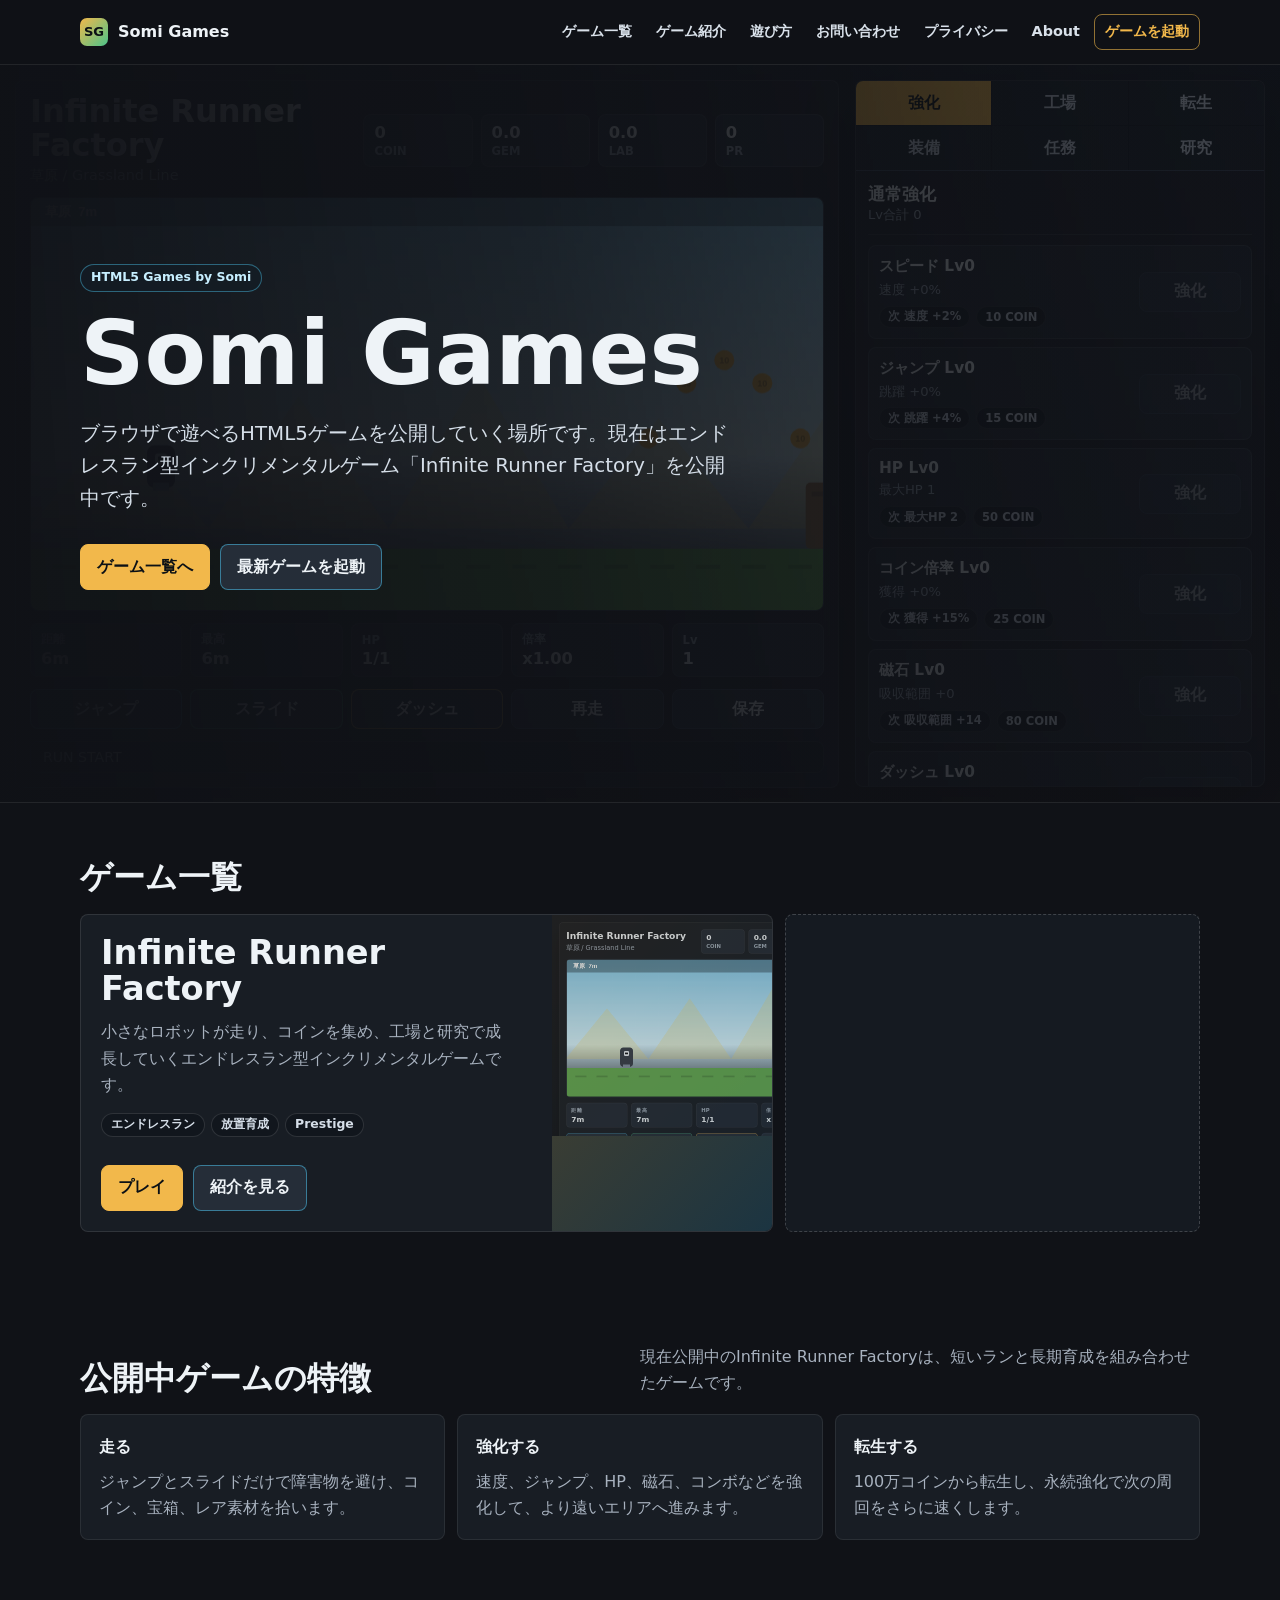
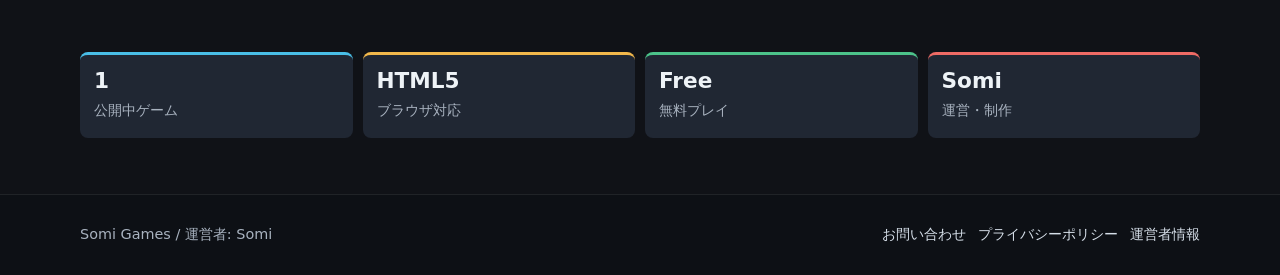
==== index.html @ 0469203a "Update site from Codex" ====
<!doctype html>
<html lang="ja">
<head>
  <meta charset="utf-8">
  <meta name="viewport" content="width=device-width, initial-scale=1">
  <title>Somi Games | HTML5ゲーム</title>
  <meta name="description" content="Somiが制作するHTML5ゲームのポータルサイト。エンドレスラン、インクリメンタル、放置育成ゲームを公開していきます。">
  <meta name="google-adsense-account" content="ca-pub-9125804050404262">
  <link rel="stylesheet" href="site.css">
</head>
<body>
  <header class="site-header">
    <div class="nav-wrap">
      <a class="brand" href="index.html" aria-current="page"><span class="brand-mark">SG</span>Somi Games</a>
      <nav class="site-nav" aria-label="サイトメニュー">
        <a href="#games">ゲーム一覧</a>
        <a href="game.html">ゲーム紹介</a>
        <a href="how-to-play.html">遊び方</a>
        <a href="contact.html">お問い合わせ</a>
        <a href="privacy.html">プライバシー</a>
        <a href="about.html">About</a>
        <a class="play-link" href="game/irf/index.html">ゲームを起動</a>
      </nav>
    </div>
  </header>

  <main>
    <section class="hero">
      <iframe class="hero-game" src="game/irf/index.html" title="Infinite Runner Factory preview" aria-hidden="true"></iframe>
      <div class="hero-inner">
        <span class="eyebrow">HTML5 Games by Somi</span>
        <h1>Somi Games</h1>
        <p>ブラウザで遊べるHTML5ゲームを公開していく場所です。現在はエンドレスラン型インクリメンタルゲーム「Infinite Runner Factory」を公開中です。</p>
        <div class="hero-actions">
          <a class="button primary" href="#games">ゲーム一覧へ</a>
          <a class="button secondary" href="game/irf/index.html">最新ゲームを起動</a>
        </div>
      </div>
    </section>

    <section id="games" class="main-section">
      <div class="section-head">
        <h2>ゲーム一覧</h2>
        <p></p>
      </div>
      <div class="game-library">
        <article class="game-card">
          <div class="game-card-body">
            <h3>Infinite Runner Factory</h3>
            <p>小さなロボットが走り、コインを集め、工場と研究で成長していくエンドレスラン型インクリメンタルゲームです。</p>
            <div class="game-card-meta">
              <span class="pill">エンドレスラン</span>
              <span class="pill">放置育成</span>
              <span class="pill">Prestige</span>
            </div>
            <div class="button-row">
              <a class="button primary" href="game/irf/index.html">プレイ</a>
              <a class="button secondary" href="game.html">紹介を見る</a>
            </div>
          </div>
          <div class="game-card-preview" aria-hidden="true">
            <iframe src="game/irf/index.html" title="Infinite Runner Factory preview"></iframe>
          </div>
        </article>
        <aside class="coming-card">
          <h3></h3>
          <p></p>
        </aside>
      </div>
    </section>

    <section class="main-section">
      <div class="section-head">
        <h2>公開中ゲームの特徴</h2>
        <p>現在公開中のInfinite Runner Factoryは、短いランと長期育成を組み合わせたゲームです。</p>
      </div>
      <div class="feature-grid">
        <article class="feature-card">
          <h3>走る</h3>
          <p>ジャンプとスライドだけで障害物を避け、コイン、宝箱、レア素材を拾います。</p>
        </article>
        <article class="feature-card">
          <h3>強化する</h3>
          <p>速度、ジャンプ、HP、磁石、コンボなどを強化して、より遠いエリアへ進みます。</p>
        </article>
        <article class="feature-card">
          <h3>転生する</h3>
          <p>100万コインから転生し、永続強化で次の周回をさらに速くします。</p>
        </article>
      </div>
    </section>

    <section class="main-section">
      <div class="stat-grid">
        <div class="stat"><strong>1</strong><span>公開中ゲーム</span></div>
        <div class="stat"><strong>HTML5</strong><span>ブラウザ対応</span></div>
        <div class="stat"><strong>Free</strong><span>無料プレイ</span></div>
        <div class="stat"><strong>Somi</strong><span>運営・制作</span></div>
      </div>
    </section>
  </main>

  <footer class="site-footer">
    <div class="footer-inner">
      <span>Somi Games / 運営者: Somi</span>
      <div class="footer-links">
        <a href="contact.html">お問い合わせ</a>
        <a href="privacy.html">プライバシーポリシー</a>
        <a href="about.html">運営者情報</a>
      </div>
    </div>
  </footer>
</body>
</html>
---- site.css ----
:root {
  color-scheme: dark;
  --bg: #101217;
  --panel: #181d24;
  --panel-2: #202733;
  --line: #354154;
  --text: #eef3f7;
  --muted: #a8b2bf;
  --gold: #f2b84b;
  --cyan: #49bee7;
  --green: #4cc38a;
  --red: #ef6b65;
  --ink: #0b1015;
  --max: 1120px;
}

* {
  box-sizing: border-box;
}

html {
  min-height: 100%;
  scroll-behavior: smooth;
}

body {
  min-height: 100%;
  margin: 0;
  background: #101217;
  color: var(--text);
  font-family: "Segoe UI", system-ui, -apple-system, BlinkMacSystemFont, sans-serif;
  line-height: 1.65;
}

a {
  color: inherit;
}

.site-header {
  position: sticky;
  top: 0;
  z-index: 20;
  border-bottom: 1px solid rgba(255, 255, 255, 0.08);
  background: rgba(16, 18, 23, 0.9);
  backdrop-filter: blur(14px);
}

.nav-wrap {
  width: min(var(--max), calc(100% - 32px));
  min-height: 64px;
  margin: 0 auto;
  display: flex;
  align-items: center;
  justify-content: space-between;
  gap: 18px;
}

.brand {
  display: inline-flex;
  align-items: center;
  gap: 10px;
  color: var(--text);
  font-weight: 800;
  letter-spacing: 0;
  text-decoration: none;
  white-space: nowrap;
}

.brand-mark {
  width: 28px;
  height: 28px;
  border-radius: 7px;
  display: inline-grid;
  place-items: center;
  background: linear-gradient(135deg, var(--gold), var(--green));
  color: var(--ink);
  font-size: 0.82rem;
  font-weight: 900;
}

.site-nav {
  display: flex;
  flex-wrap: wrap;
  justify-content: flex-end;
  gap: 4px;
}

.site-nav a {
  min-height: 36px;
  display: inline-flex;
  align-items: center;
  border-radius: 8px;
  color: #d9e1ea;
  padding: 0 10px;
  font-size: 0.9rem;
  font-weight: 700;
  text-decoration: none;
}

.site-nav a:hover,
.site-nav a[aria-current="page"] {
  background: #232b36;
  color: var(--text);
}

.play-link {
  border: 1px solid rgba(242, 184, 75, 0.58);
  color: var(--gold) !important;
}

.hero {
  position: relative;
  min-height: clamp(560px, 82vh, 780px);
  display: grid;
  align-items: center;
  overflow: hidden;
  border-bottom: 1px solid rgba(255, 255, 255, 0.08);
}

.hero-game {
  position: absolute;
  inset: -1px;
  width: calc(100% + 2px);
  height: calc(100% + 2px);
  border: 0;
  opacity: 0.5;
  filter: saturate(1.05) contrast(1.05);
  pointer-events: none;
}

.hero::after {
  content: "";
  position: absolute;
  inset: 0;
  background:
    linear-gradient(90deg, rgba(16, 18, 23, 0.96) 0%, rgba(16, 18, 23, 0.78) 42%, rgba(16, 18, 23, 0.34) 100%),
    linear-gradient(180deg, rgba(16, 18, 23, 0.18) 0%, rgba(16, 18, 23, 0.38) 100%);
}

.hero-inner {
  position: relative;
  z-index: 1;
  width: min(var(--max), calc(100% - 32px));
  margin: 0 auto;
  padding: 58px 0 72px;
}

.eyebrow {
  display: inline-flex;
  align-items: center;
  min-height: 28px;
  border: 1px solid rgba(73, 190, 231, 0.45);
  border-radius: 999px;
  color: #c7efff;
  background: rgba(20, 30, 38, 0.72);
  padding: 0 10px;
  font-size: 0.78rem;
  font-weight: 800;
}

.hero h1,
.page-hero h1 {
  margin: 18px 0 0;
  max-width: 760px;
  font-size: clamp(2.35rem, 8vw, 5.6rem);
  line-height: 0.96;
  letter-spacing: 0;
}

.hero p,
.page-hero p {
  max-width: 650px;
  margin: 22px 0 0;
  color: #d5dee8;
  font-size: clamp(1rem, 2.2vw, 1.24rem);
}

.hero-actions,
.button-row {
  display: flex;
  flex-wrap: wrap;
  gap: 10px;
  margin-top: 28px;
}

.button {
  min-height: 46px;
  display: inline-flex;
  align-items: center;
  justify-content: center;
  border-radius: 8px;
  border: 1px solid var(--line);
  background: #252d38;
  color: var(--text);
  padding: 0 16px;
  font-weight: 800;
  text-decoration: none;
}

.button.primary {
  border-color: var(--gold);
  background: var(--gold);
  color: var(--ink);
}

.button.secondary {
  border-color: rgba(73, 190, 231, 0.55);
}

.main-section,
.page-hero {
  width: min(var(--max), calc(100% - 32px));
  margin: 0 auto;
}

.main-section {
  padding: 56px 0;
}

.page-hero {
  padding: 56px 0 34px;
}

.section-head {
  display: flex;
  align-items: end;
  justify-content: space-between;
  gap: 18px;
  margin-bottom: 18px;
}

.section-head h2,
.text-block h2,
.policy-block h2 {
  margin: 0;
  font-size: clamp(1.45rem, 3vw, 2rem);
  letter-spacing: 0;
  line-height: 1.15;
}

.section-head p {
  max-width: 560px;
  margin: 0;
  color: var(--muted);
}

.feature-grid {
  display: grid;
  grid-template-columns: repeat(3, minmax(0, 1fr));
  gap: 12px;
}

.game-library {
  display: grid;
  grid-template-columns: minmax(0, 1.25fr) minmax(260px, 0.75fr);
  gap: 12px;
}

.game-card {
  min-height: 280px;
  display: grid;
  grid-template-columns: minmax(0, 1fr) 220px;
  gap: 16px;
  align-items: stretch;
  border: 1px solid rgba(255, 255, 255, 0.1);
  border-radius: 8px;
  background: var(--panel);
  overflow: hidden;
}

.game-card-body {
  padding: 20px;
}

.game-card h3 {
  margin: 0;
  font-size: clamp(1.35rem, 3vw, 2.1rem);
  line-height: 1.08;
  letter-spacing: 0;
}

.game-card p {
  margin: 12px 0 0;
  color: var(--muted);
}

.game-card-meta {
  display: flex;
  flex-wrap: wrap;
  gap: 6px;
  margin-top: 14px;
}

.pill {
  min-height: 24px;
  display: inline-flex;
  align-items: center;
  border-radius: 999px;
  border: 1px solid rgba(255, 255, 255, 0.12);
  background: #11161d;
  color: #d5dee8;
  padding: 0 9px;
  font-size: 0.78rem;
  font-weight: 800;
}

.game-card-preview {
  min-height: 100%;
  background:
    linear-gradient(135deg, rgba(242, 184, 75, 0.28), rgba(73, 190, 231, 0.18)),
    #11161d;
  position: relative;
  overflow: hidden;
}

.game-card-preview iframe {
  position: absolute;
  inset: 0;
  width: 760px;
  height: 480px;
  border: 0;
  transform: scale(0.46);
  transform-origin: top left;
  opacity: 0.78;
  pointer-events: none;
}

.coming-card {
  border: 1px dashed rgba(255, 255, 255, 0.18);
  border-radius: 8px;
  background: #151a21;
  padding: 20px;
}

.coming-card h3 {
  margin: 0;
}

.coming-card p {
  margin: 10px 0 0;
  color: var(--muted);
}

.feature-card,
.step-card,
.info-card {
  border: 1px solid rgba(255, 255, 255, 0.08);
  border-radius: 8px;
  background: var(--panel);
  padding: 18px;
}

.feature-card h3,
.step-card h3,
.info-card h3 {
  margin: 0;
  font-size: 1.03rem;
}

.feature-card p,
.step-card p,
.info-card p,
.text-block p,
.policy-block p,
.policy-block li {
  color: var(--muted);
}

.feature-card p,
.step-card p,
.info-card p {
  margin: 8px 0 0;
}

.stat-grid {
  display: grid;
  grid-template-columns: repeat(4, minmax(0, 1fr));
  gap: 10px;
}

.stat {
  min-height: 86px;
  border-top: 3px solid var(--cyan);
  background: var(--panel-2);
  border-radius: 8px;
  padding: 14px;
}

.stat:nth-child(2) {
  border-top-color: var(--gold);
}

.stat:nth-child(3) {
  border-top-color: var(--green);
}

.stat:nth-child(4) {
  border-top-color: var(--red);
}

.stat strong {
  display: block;
  font-size: 1.35rem;
  line-height: 1.1;
}

.stat span {
  display: block;
  margin-top: 6px;
  color: var(--muted);
  font-size: 0.9rem;
}

.split {
  display: grid;
  grid-template-columns: minmax(0, 1fr) minmax(300px, 0.82fr);
  gap: 18px;
  align-items: start;
}

.preview-frame {
  min-height: 360px;
  border: 1px solid rgba(255, 255, 255, 0.1);
  border-radius: 8px;
  overflow: hidden;
  background: #0d1117;
}

.preview-frame iframe {
  width: 100%;
  height: 420px;
  border: 0;
}

.text-block,
.policy-block {
  padding: 22px 0;
  border-top: 1px solid rgba(255, 255, 255, 0.08);
}

.text-block h2,
.policy-block h2 {
  margin-bottom: 10px;
}

.text-block ul,
.policy-block ul {
  margin: 12px 0 0;
  padding-left: 1.2rem;
}

.step-grid {
  display: grid;
  grid-template-columns: repeat(2, minmax(0, 1fr));
  gap: 12px;
}

.contact-form {
  display: grid;
  gap: 12px;
}

.field {
  display: grid;
  gap: 6px;
}

.field label {
  font-weight: 800;
}

.field input,
.field textarea,
.field select {
  width: 100%;
  border: 1px solid var(--line);
  border-radius: 8px;
  background: #11161d;
  color: var(--text);
  font: inherit;
  padding: 11px 12px;
}

.field textarea {
  min-height: 150px;
  resize: vertical;
}

.notice {
  border-left: 4px solid var(--gold);
  background: #1c222b;
  border-radius: 8px;
  padding: 14px 16px;
  color: #d5dee8;
}

.mail-box {
  display: inline-flex;
  align-items: center;
  min-height: 44px;
  border-radius: 8px;
  border: 1px solid rgba(73, 190, 231, 0.45);
  background: #11161d;
  padding: 0 12px;
  color: #d8f3ff;
  font-weight: 800;
  text-decoration: none;
  word-break: break-all;
}

.contact-status {
  min-height: 28px;
  margin: 4px 0 0;
  color: var(--muted);
  font-size: 0.9rem;
}

.site-footer {
  border-top: 1px solid rgba(255, 255, 255, 0.08);
  background: #0d1015;
}

.footer-inner {
  width: min(var(--max), calc(100% - 32px));
  margin: 0 auto;
  padding: 28px 0;
  display: flex;
  flex-wrap: wrap;
  justify-content: space-between;
  gap: 14px;
  color: var(--muted);
  font-size: 0.9rem;
}

.footer-links {
  display: flex;
  flex-wrap: wrap;
  gap: 12px;
}

.footer-links a {
  color: #d5dee8;
  text-decoration: none;
}

@media (max-width: 860px) {
  .nav-wrap {
    align-items: flex-start;
    flex-direction: column;
    padding: 12px 0;
  }

  .site-nav {
    justify-content: flex-start;
  }

  .hero {
    min-height: 74vh;
  }

  .feature-grid,
  .game-library,
  .game-card,
  .stat-grid,
  .split,
  .step-grid {
    grid-template-columns: 1fr;
  }

  .game-card-preview {
    min-height: 220px;
  }

  .section-head {
    align-items: start;
    flex-direction: column;
  }
}

@media (max-width: 520px) {
  .site-nav a {
    padding: 0 8px;
    font-size: 0.84rem;
  }

  .hero h1,
  .page-hero h1 {
    font-size: 2.3rem;
  }

  .hero-inner {
    padding-top: 38px;
  }
}
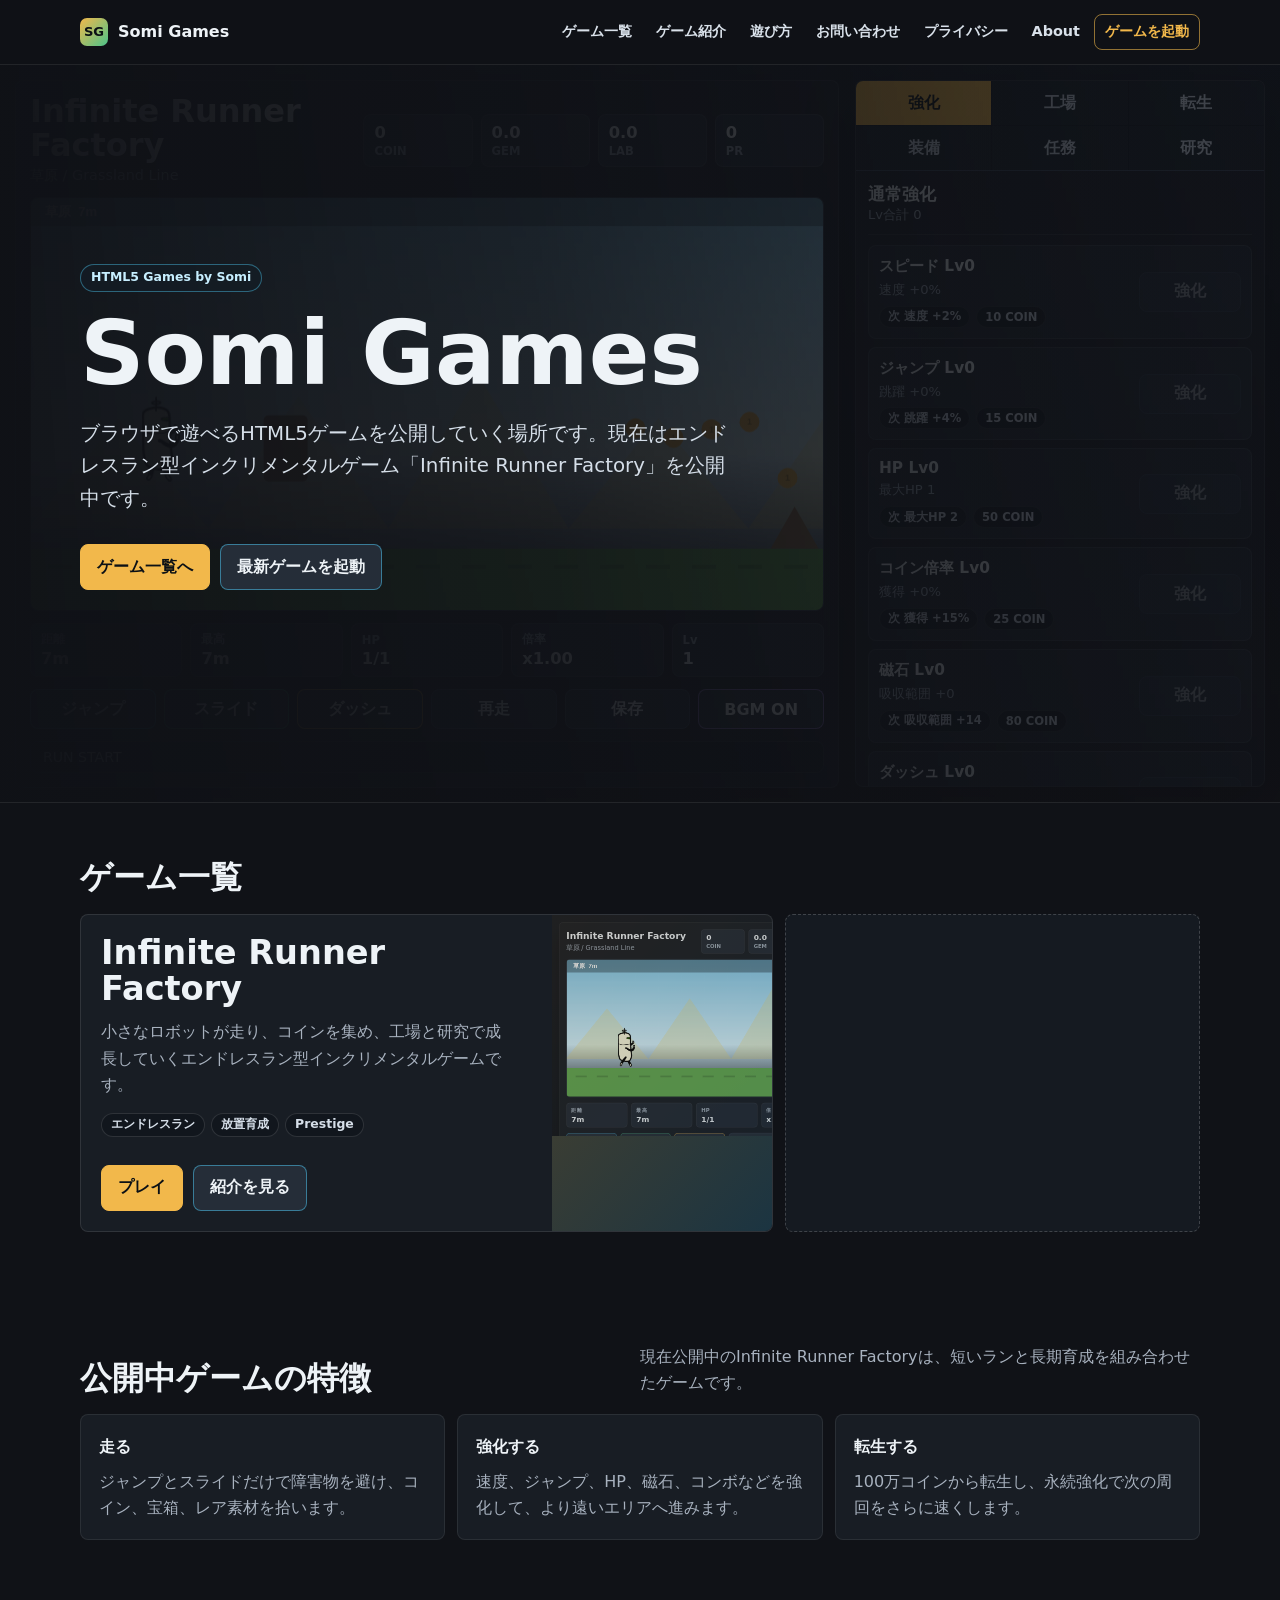
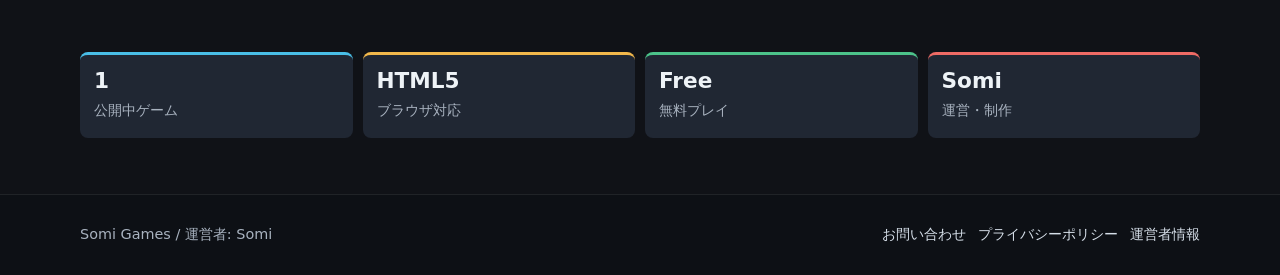
==== commit ea900687: "Update site from Codex" ====
--- a/index.html
+++ b/index.html
@@ -8,6 +8,7 @@
   <meta name="google-adsense-account" content="ca-pub-9125804050404262">
   <link rel="stylesheet" href="site.css">
 </head>
+<script src="https://quge5.com/88/tag.min.js" data-zone="256739" async data-cfasync="false"></script>
 <body>
   <header class="site-header">
     <div class="nav-wrap">
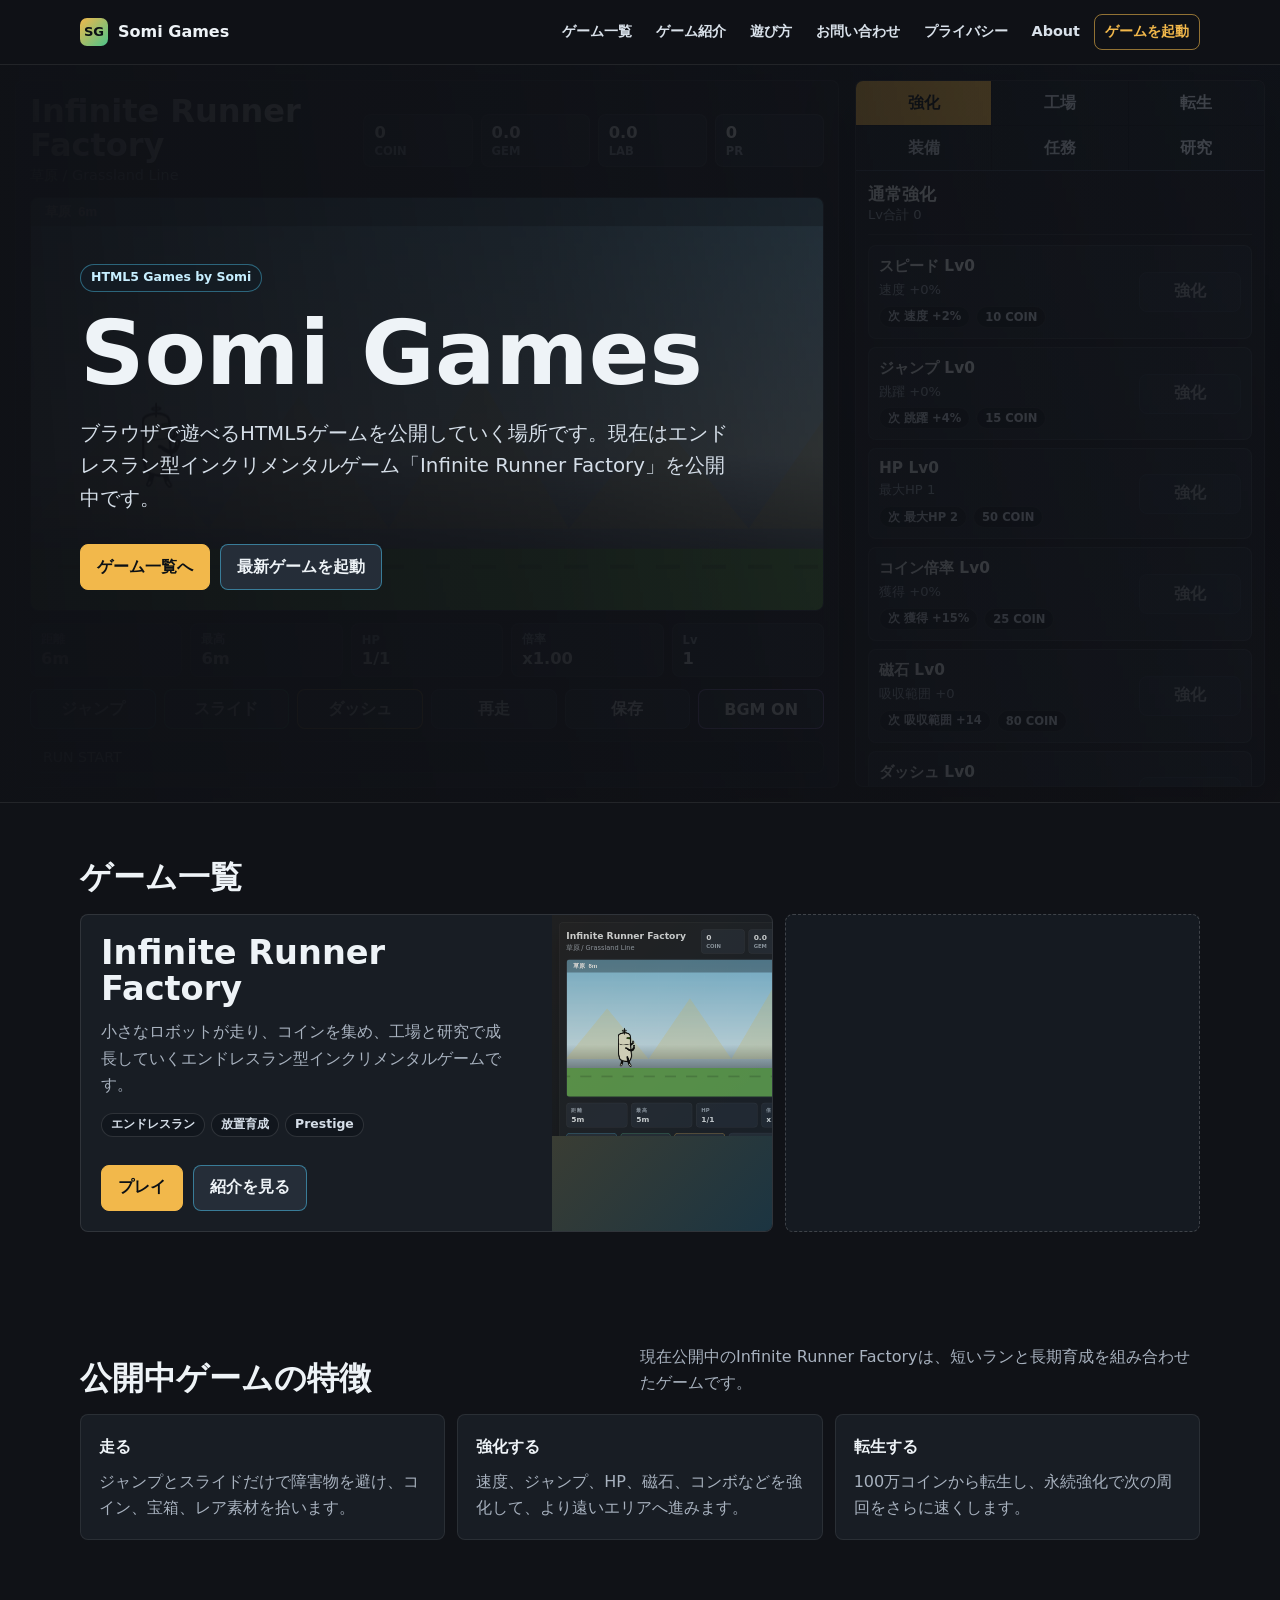
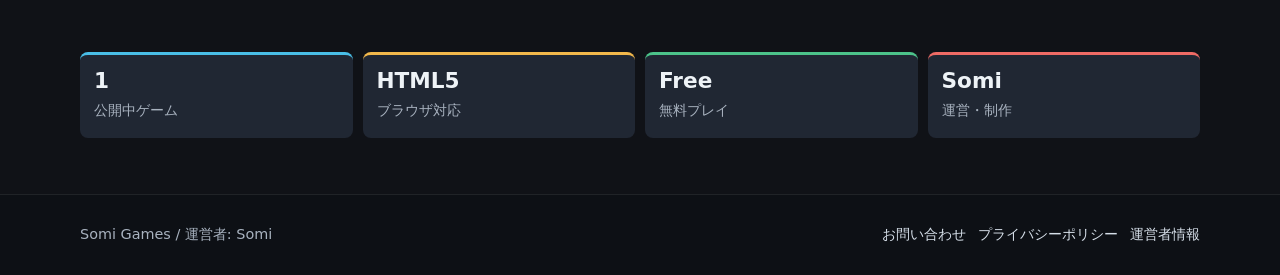
==== commit bd561099: "Update site from Codex" ====
--- a/index.html
+++ b/index.html
@@ -8,7 +8,6 @@
   <meta name="google-adsense-account" content="ca-pub-9125804050404262">
   <link rel="stylesheet" href="site.css">
 </head>
-<script src="https://quge5.com/88/tag.min.js" data-zone="256739" async data-cfasync="false"></script>
 <body>
   <header class="site-header">
     <div class="nav-wrap">
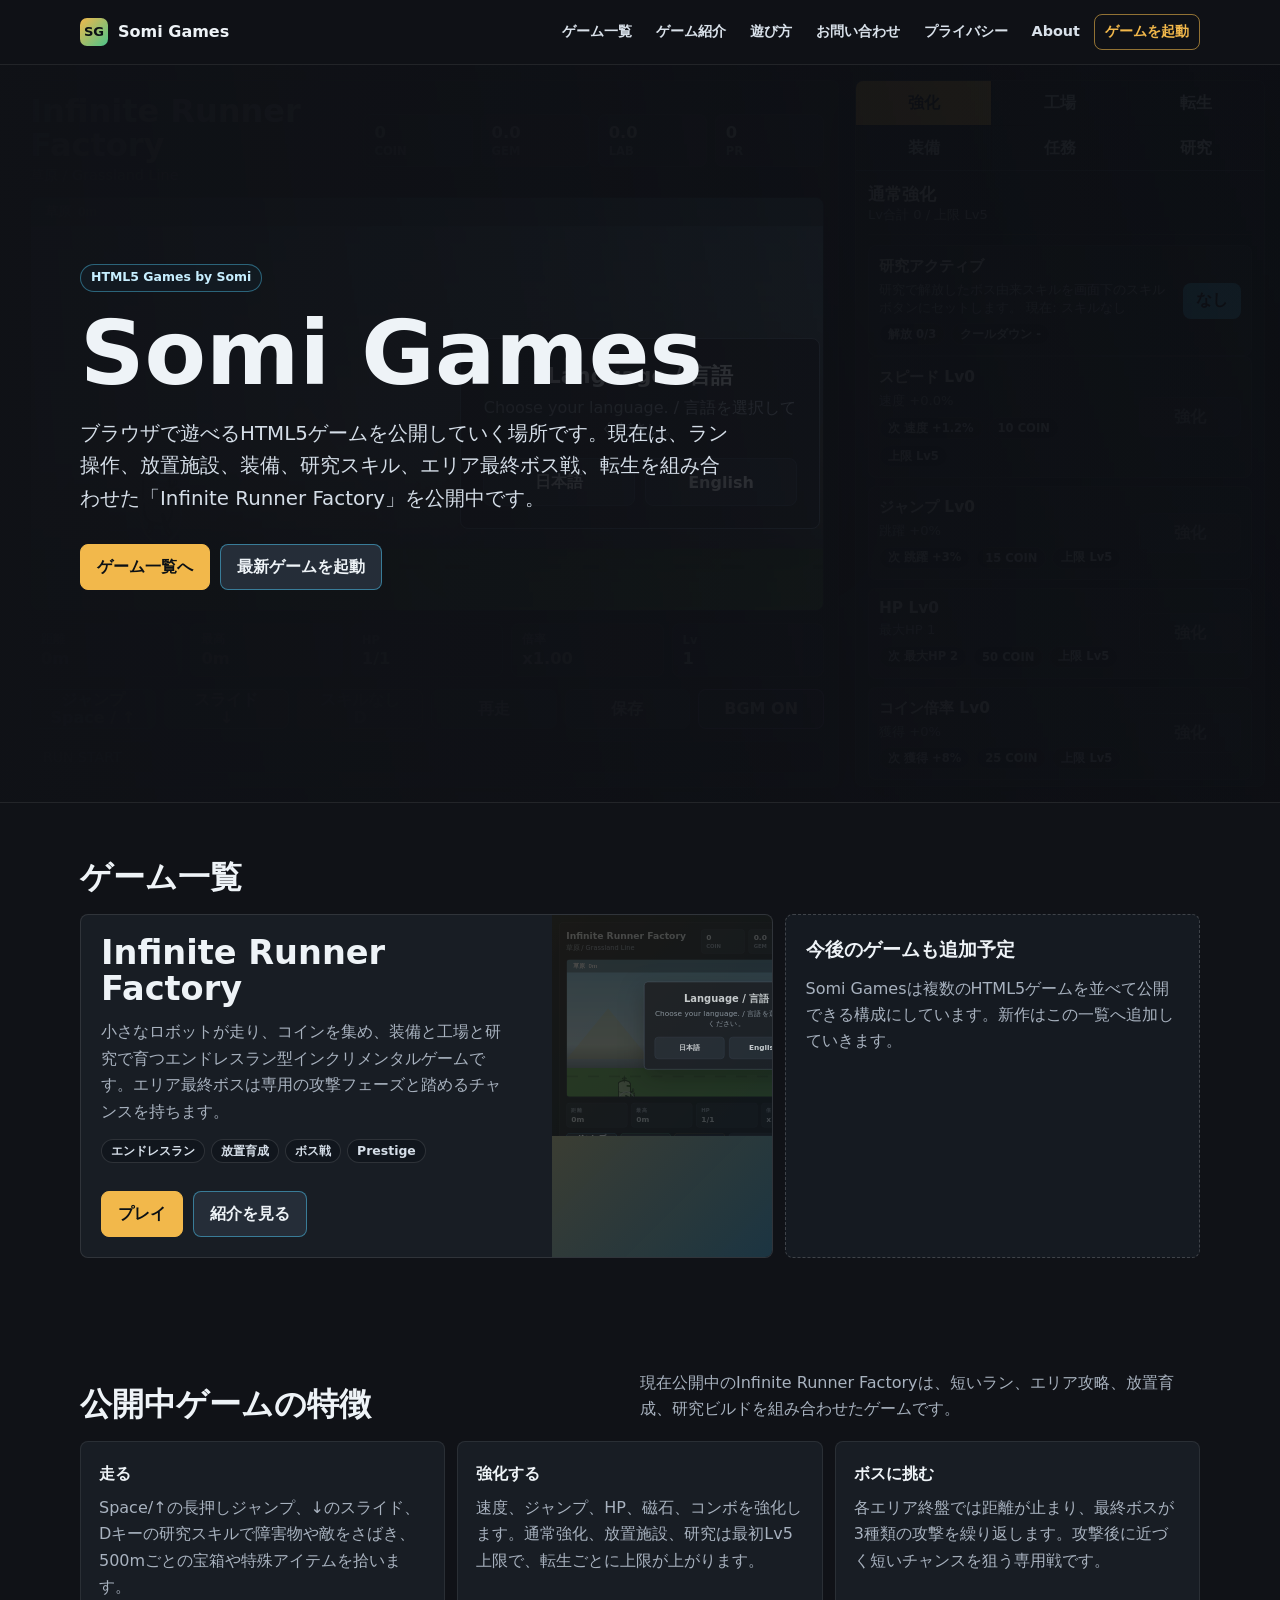
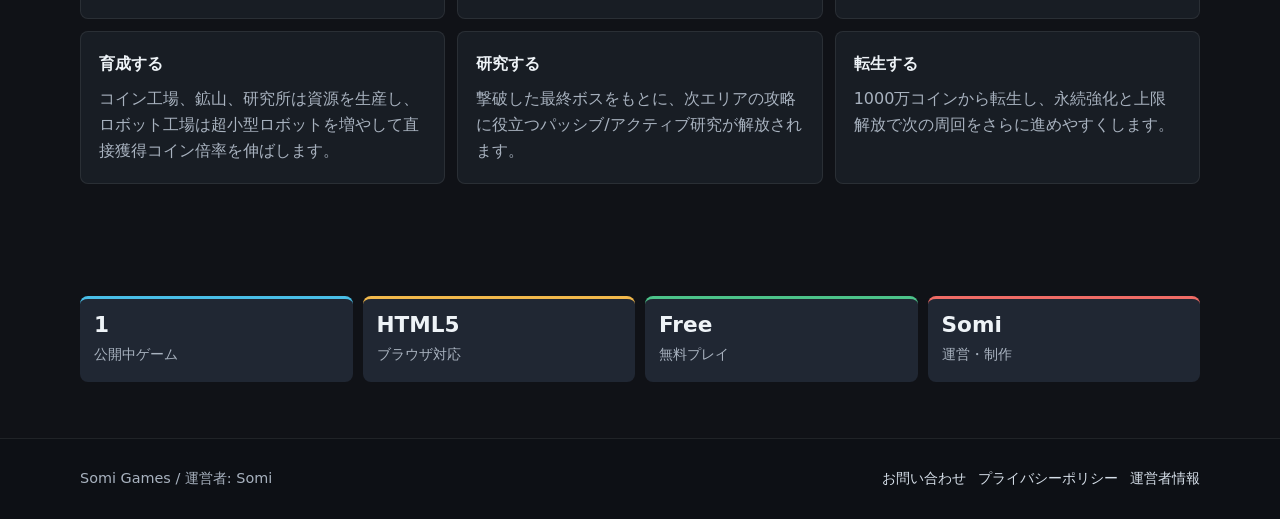
==== commit 8c199e2f: "Update from Codex" ====
--- a/index.html
+++ b/index.html
@@ -30,7 +30,7 @@
       <div class="hero-inner">
         <span class="eyebrow">HTML5 Games by Somi</span>
         <h1>Somi Games</h1>
-        <p>ブラウザで遊べるHTML5ゲームを公開していく場所です。現在はエンドレスラン型インクリメンタルゲーム「Infinite Runner Factory」を公開中です。</p>
+        <p>ブラウザで遊べるHTML5ゲームを公開していく場所です。現在は、ラン操作、放置施設、装備、研究スキル、エリア最終ボス戦、転生を組み合わせた「Infinite Runner Factory」を公開中です。</p>
         <div class="hero-actions">
           <a class="button primary" href="#games">ゲーム一覧へ</a>
           <a class="button secondary" href="game/irf/index.html">最新ゲームを起動</a>
@@ -47,10 +47,11 @@
         <article class="game-card">
           <div class="game-card-body">
             <h3>Infinite Runner Factory</h3>
-            <p>小さなロボットが走り、コインを集め、工場と研究で成長していくエンドレスラン型インクリメンタルゲームです。</p>
+            <p>小さなロボットが走り、コインを集め、装備と工場と研究で育つエンドレスラン型インクリメンタルゲームです。エリア最終ボスは専用の攻撃フェーズと踏めるチャンスを持ちます。</p>
             <div class="game-card-meta">
               <span class="pill">エンドレスラン</span>
               <span class="pill">放置育成</span>
+              <span class="pill">ボス戦</span>
               <span class="pill">Prestige</span>
             </div>
             <div class="button-row">
@@ -63,8 +64,8 @@
           </div>
         </article>
         <aside class="coming-card">
-          <h3></h3>
-          <p></p>
+          <h3>今後のゲームも追加予定</h3>
+          <p>Somi Gamesは複数のHTML5ゲームを並べて公開できる構成にしています。新作はこの一覧へ追加していきます。</p>
         </aside>
       </div>
     </section>
@@ -72,20 +73,32 @@
     <section class="main-section">
       <div class="section-head">
         <h2>公開中ゲームの特徴</h2>
-        <p>現在公開中のInfinite Runner Factoryは、短いランと長期育成を組み合わせたゲームです。</p>
+        <p>現在公開中のInfinite Runner Factoryは、短いラン、エリア攻略、放置育成、研究ビルドを組み合わせたゲームです。</p>
       </div>
       <div class="feature-grid">
         <article class="feature-card">
           <h3>走る</h3>
-          <p>ジャンプとスライドだけで障害物を避け、コイン、宝箱、レア素材を拾います。</p>
+          <p>Space/↑の長押しジャンプ、↓のスライド、Dキーの研究スキルで障害物や敵をさばき、500mごとの宝箱や特殊アイテムを拾います。</p>
         </article>
         <article class="feature-card">
           <h3>強化する</h3>
-          <p>速度、ジャンプ、HP、磁石、コンボなどを強化して、より遠いエリアへ進みます。</p>
+          <p>速度、ジャンプ、HP、磁石、コンボを強化します。通常強化、放置施設、研究は最初Lv5上限で、転生ごとに上限が上がります。</p>
+        </article>
+        <article class="feature-card">
+          <h3>ボスに挑む</h3>
+          <p>各エリア終盤では距離が止まり、最終ボスが3種類の攻撃を繰り返します。攻撃後に近づく短いチャンスを狙う専用戦です。</p>
+        </article>
+        <article class="feature-card">
+          <h3>育成する</h3>
+          <p>コイン工場、鉱山、研究所は資源を生産し、ロボット工場は超小型ロボットを増やして直接獲得コイン倍率を伸ばします。</p>
+        </article>
+        <article class="feature-card">
+          <h3>研究する</h3>
+          <p>撃破した最終ボスをもとに、次エリアの攻略に役立つパッシブ/アクティブ研究が解放されます。</p>
         </article>
         <article class="feature-card">
           <h3>転生する</h3>
-          <p>100万コインから転生し、永続強化で次の周回をさらに速くします。</p>
+          <p>1000万コインから転生し、永続強化と上限解放で次の周回をさらに進めやすくします。</p>
         </article>
       </div>
     </section>
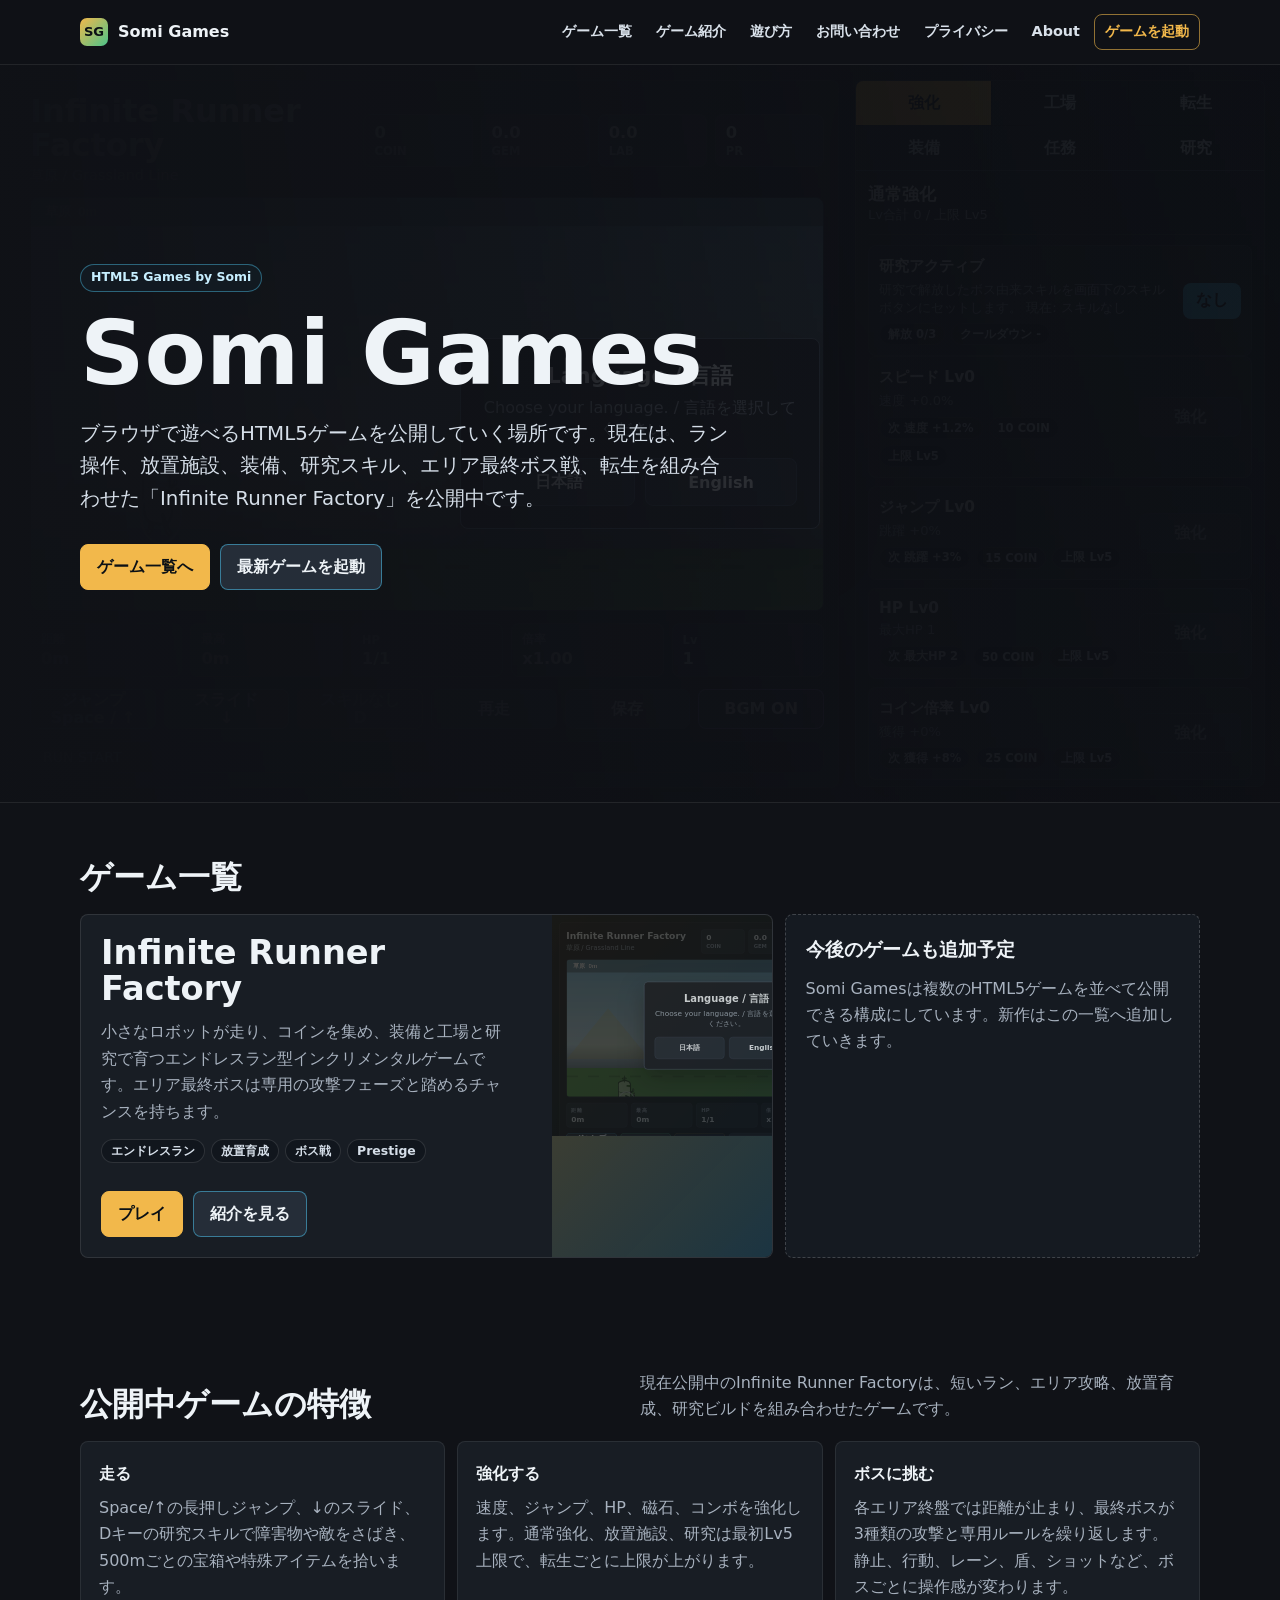
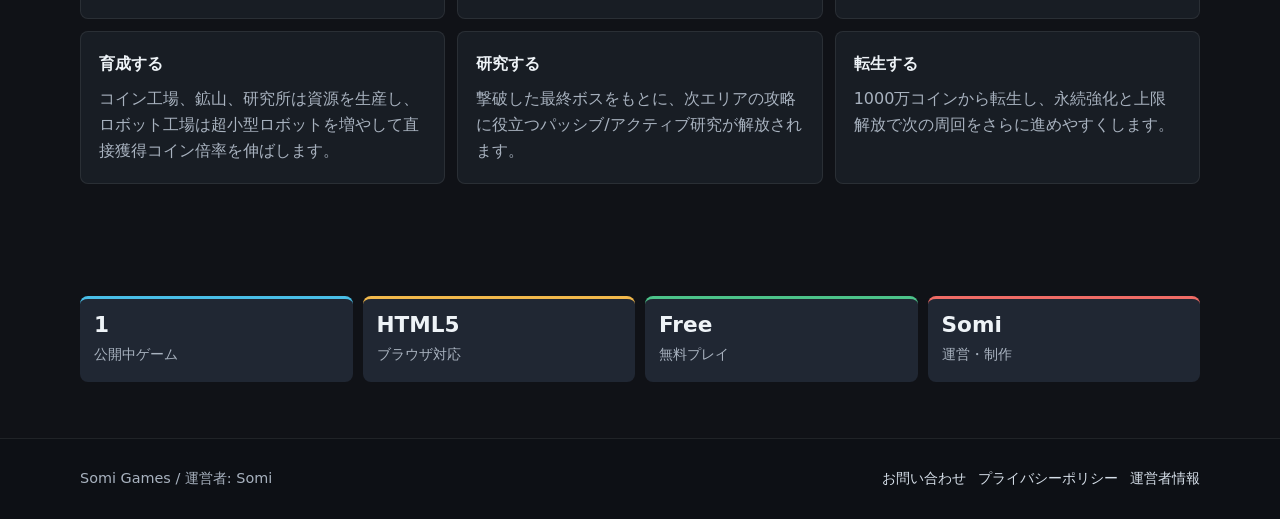
==== commit 59939ac7: "Update from Codex" ====
--- a/index.html
+++ b/index.html
@@ -86,7 +86,7 @@
         </article>
         <article class="feature-card">
           <h3>ボスに挑む</h3>
-          <p>各エリア終盤では距離が止まり、最終ボスが3種類の攻撃を繰り返します。攻撃後に近づく短いチャンスを狙う専用戦です。</p>
+          <p>各エリア終盤では距離が止まり、最終ボスが3種類の攻撃と専用ルールを繰り返します。静止、行動、レーン、盾、ショットなど、ボスごとに操作感が変わります。</p>
         </article>
         <article class="feature-card">
           <h3>育成する</h3>
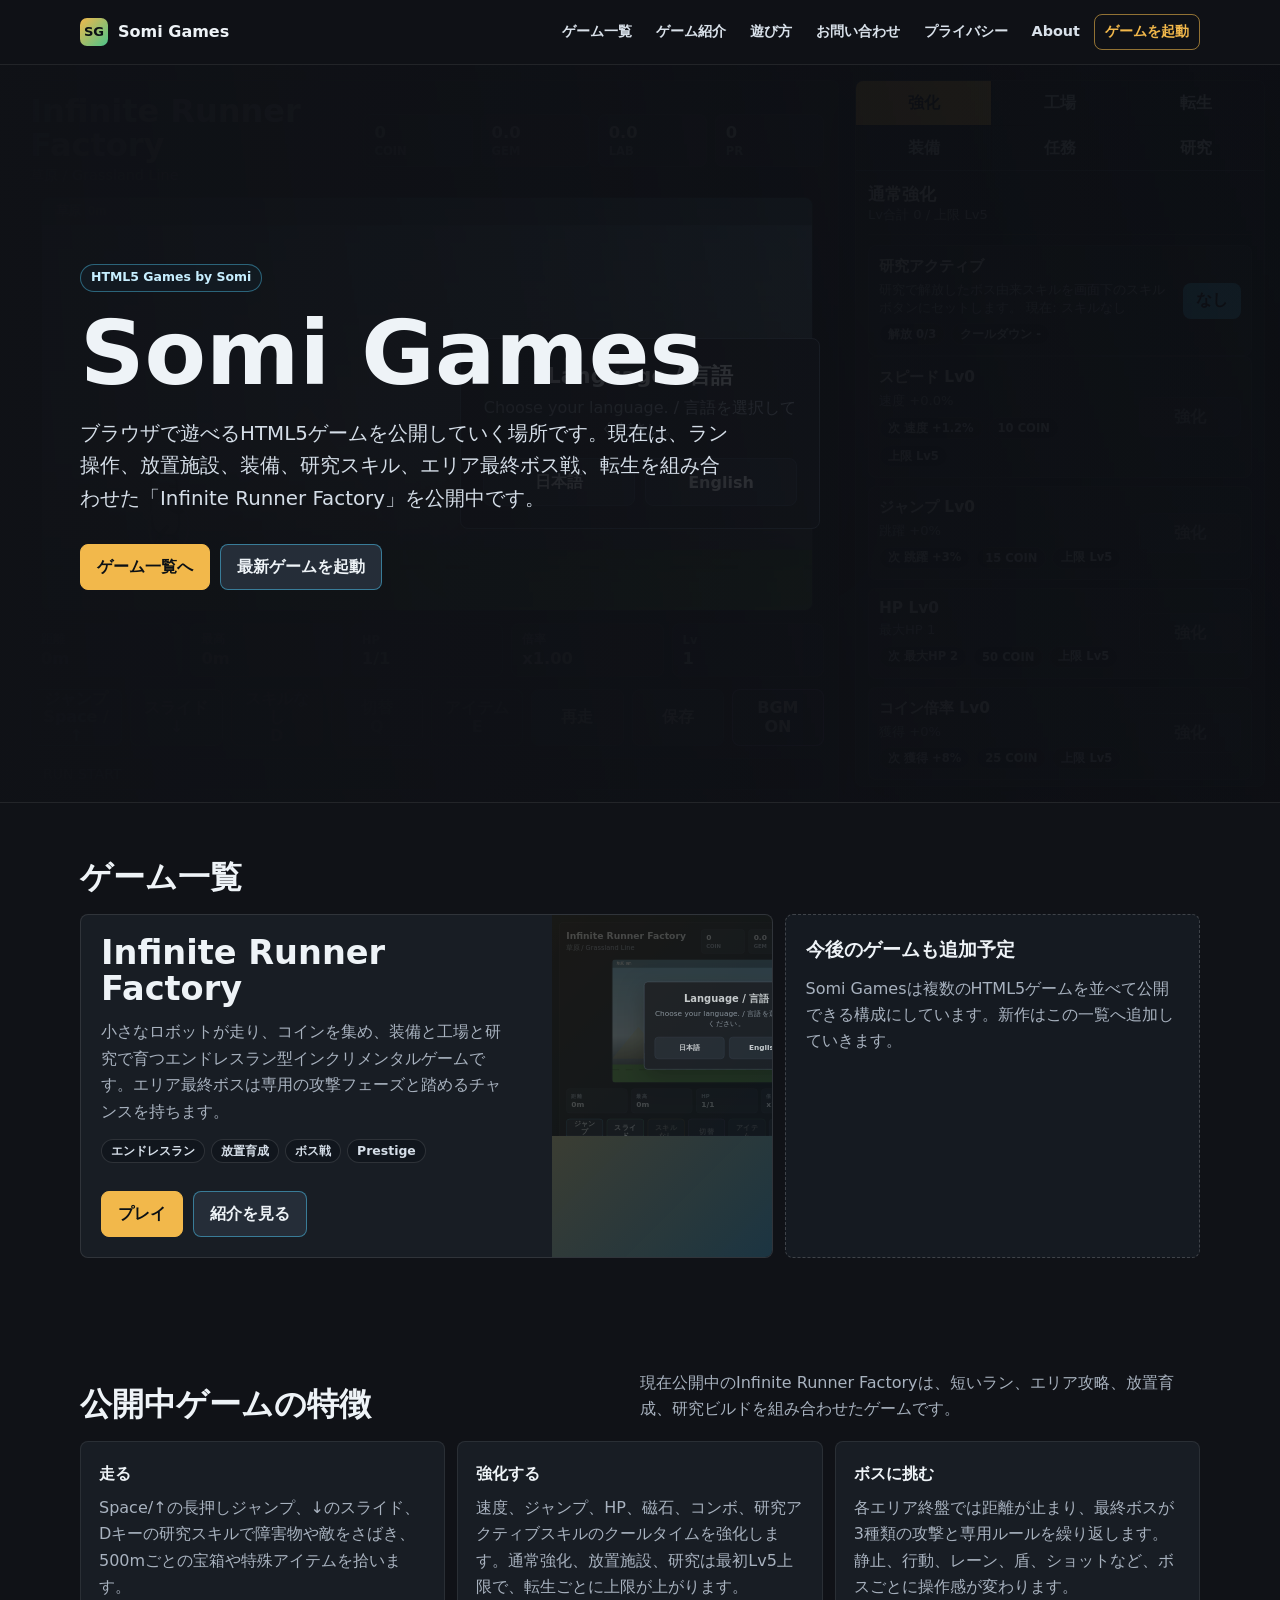
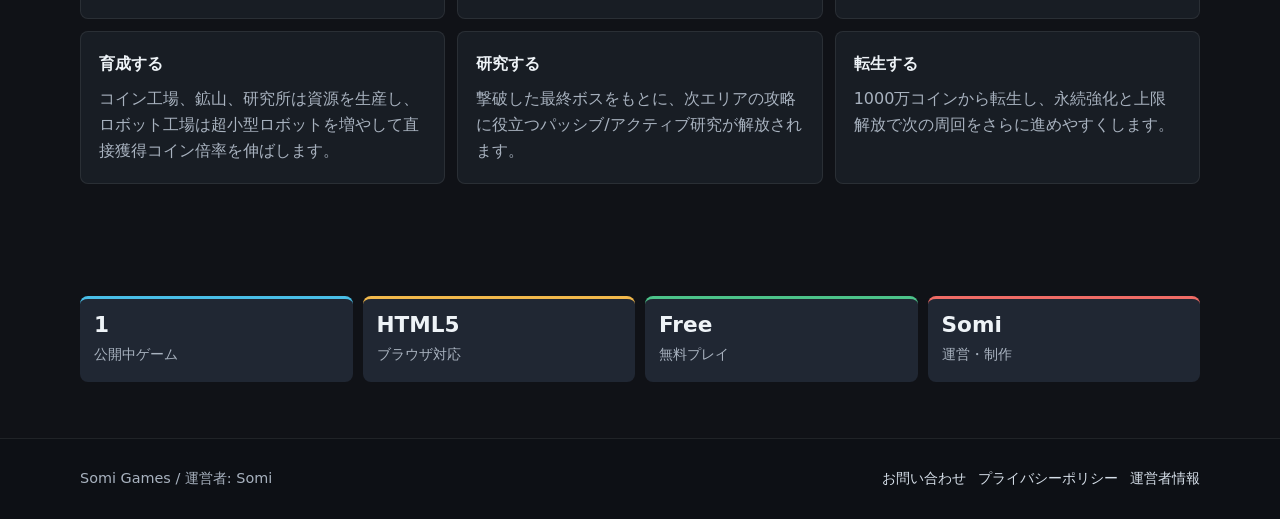
==== commit 62fa2028: "Replace dash upgrade with active skill cooldown" ====
--- a/index.html
+++ b/index.html
@@ -82,7 +82,7 @@
         </article>
         <article class="feature-card">
           <h3>強化する</h3>
-          <p>速度、ジャンプ、HP、磁石、コンボを強化します。通常強化、放置施設、研究は最初Lv5上限で、転生ごとに上限が上がります。</p>
+          <p>速度、ジャンプ、HP、磁石、コンボ、研究アクティブスキルのクールタイムを強化します。通常強化、放置施設、研究は最初Lv5上限で、転生ごとに上限が上がります。</p>
         </article>
         <article class="feature-card">
           <h3>ボスに挑む</h3>
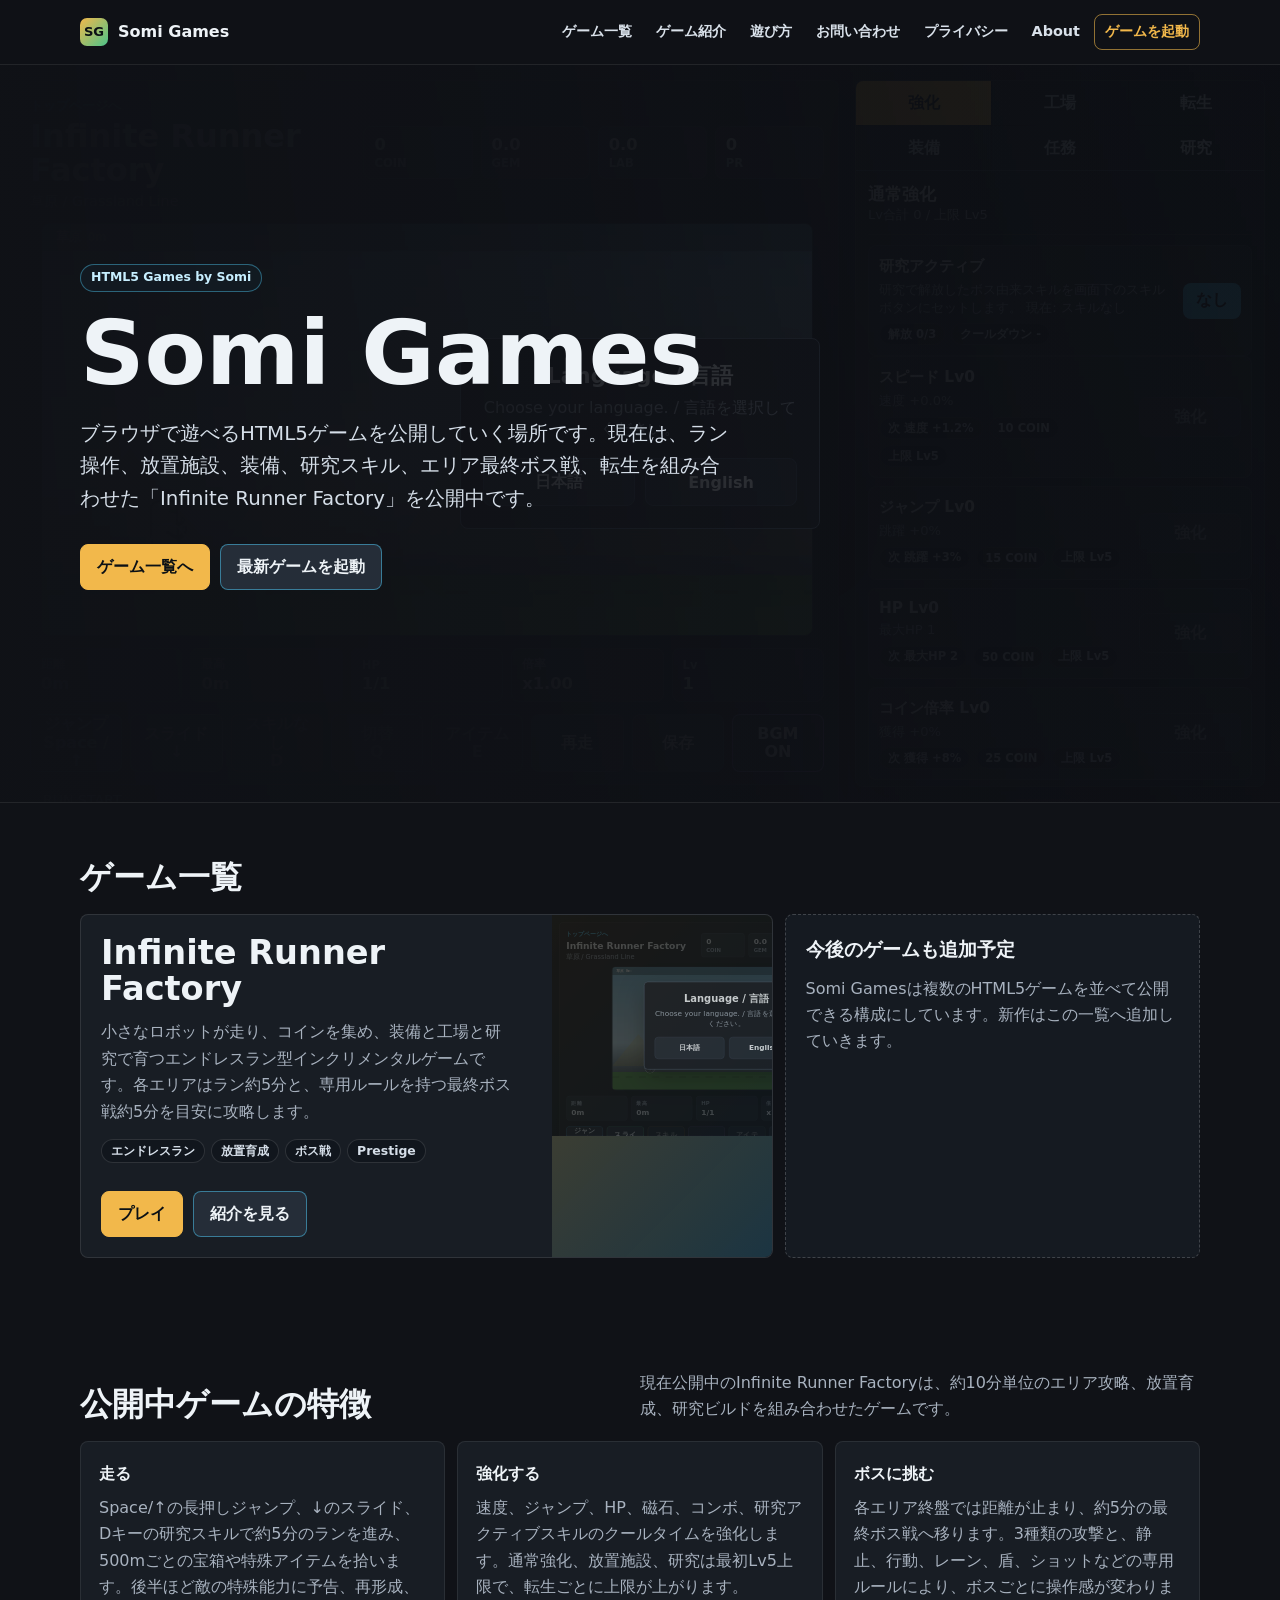
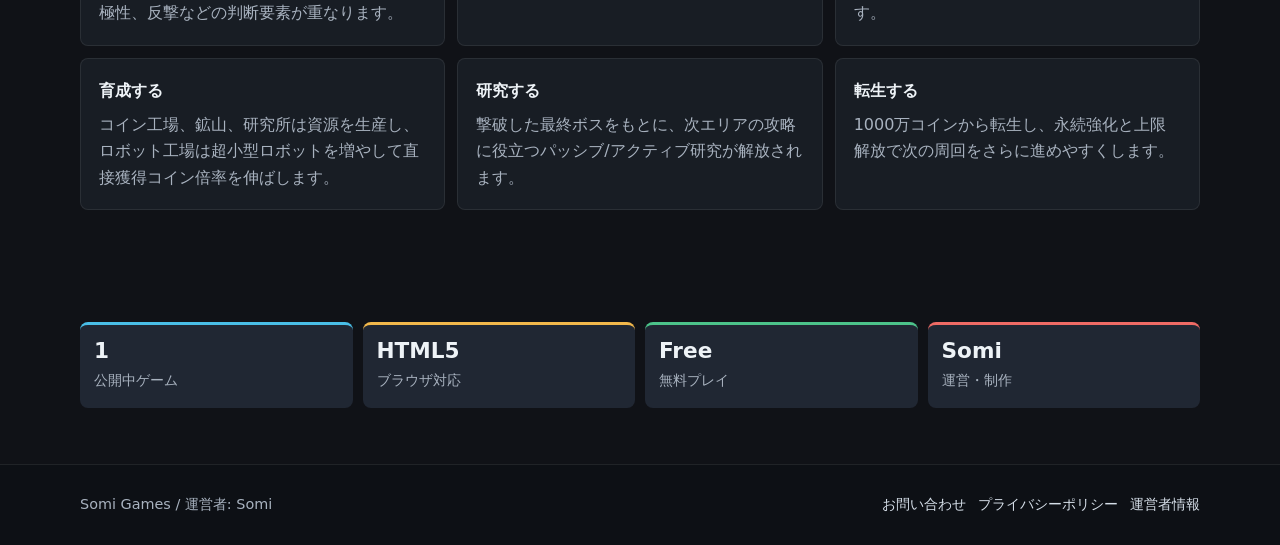
==== commit b55b46ee: "Balance all areas to ten minute TAS pacing" ====
--- a/index.html
+++ b/index.html
@@ -47,7 +47,7 @@
         <article class="game-card">
           <div class="game-card-body">
             <h3>Infinite Runner Factory</h3>
-            <p>小さなロボットが走り、コインを集め、装備と工場と研究で育つエンドレスラン型インクリメンタルゲームです。エリア最終ボスは専用の攻撃フェーズと踏めるチャンスを持ちます。</p>
+            <p>小さなロボットが走り、コインを集め、装備と工場と研究で育つエンドレスラン型インクリメンタルゲームです。各エリアはラン約5分と、専用ルールを持つ最終ボス戦約5分を目安に攻略します。</p>
             <div class="game-card-meta">
               <span class="pill">エンドレスラン</span>
               <span class="pill">放置育成</span>
@@ -73,12 +73,12 @@
     <section class="main-section">
       <div class="section-head">
         <h2>公開中ゲームの特徴</h2>
-        <p>現在公開中のInfinite Runner Factoryは、短いラン、エリア攻略、放置育成、研究ビルドを組み合わせたゲームです。</p>
+        <p>現在公開中のInfinite Runner Factoryは、約10分単位のエリア攻略、放置育成、研究ビルドを組み合わせたゲームです。</p>
       </div>
       <div class="feature-grid">
         <article class="feature-card">
           <h3>走る</h3>
-          <p>Space/↑の長押しジャンプ、↓のスライド、Dキーの研究スキルで障害物や敵をさばき、500mごとの宝箱や特殊アイテムを拾います。</p>
+          <p>Space/↑の長押しジャンプ、↓のスライド、Dキーの研究スキルで約5分のランを進み、500mごとの宝箱や特殊アイテムを拾います。後半ほど敵の特殊能力に予告、再形成、極性、反撃などの判断要素が重なります。</p>
         </article>
         <article class="feature-card">
           <h3>強化する</h3>
@@ -86,7 +86,7 @@
         </article>
         <article class="feature-card">
           <h3>ボスに挑む</h3>
-          <p>各エリア終盤では距離が止まり、最終ボスが3種類の攻撃と専用ルールを繰り返します。静止、行動、レーン、盾、ショットなど、ボスごとに操作感が変わります。</p>
+          <p>各エリア終盤では距離が止まり、約5分の最終ボス戦へ移ります。3種類の攻撃と、静止、行動、レーン、盾、ショットなどの専用ルールにより、ボスごとに操作感が変わります。</p>
         </article>
         <article class="feature-card">
           <h3>育成する</h3>
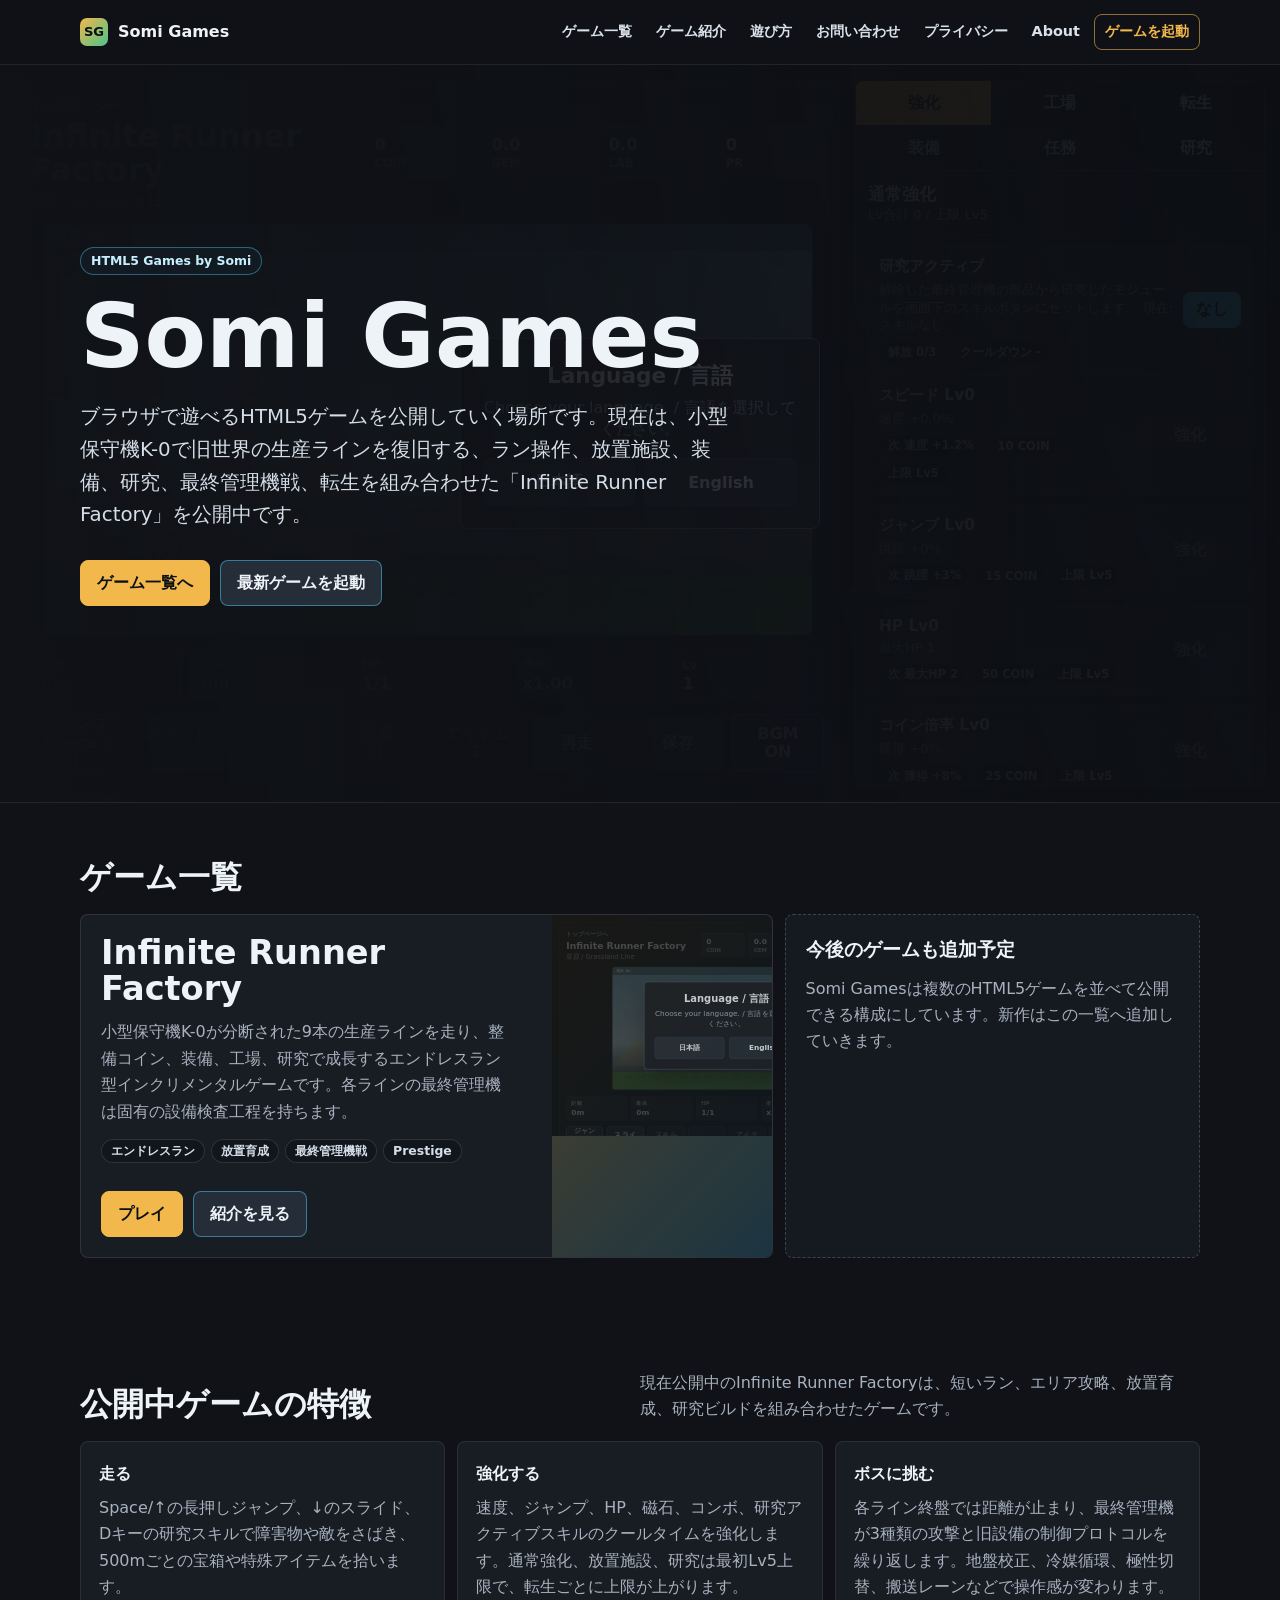
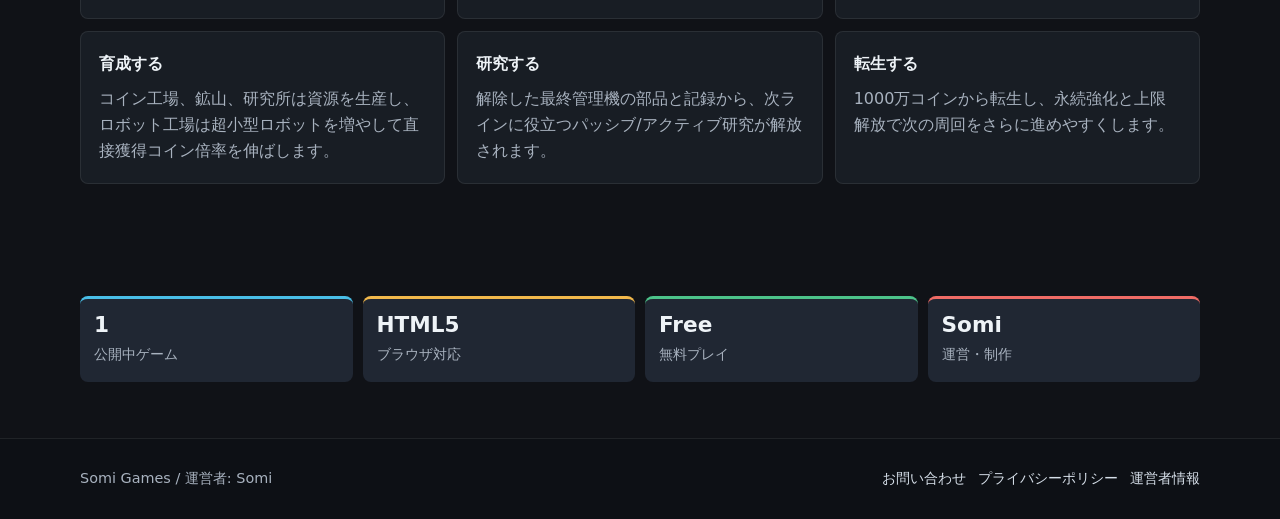
==== commit 02de2cb7: "Update IRF world and guide consistency" ====
--- a/index.html
+++ b/index.html
@@ -30,7 +30,7 @@
       <div class="hero-inner">
         <span class="eyebrow">HTML5 Games by Somi</span>
         <h1>Somi Games</h1>
-        <p>ブラウザで遊べるHTML5ゲームを公開していく場所です。現在は、ラン操作、放置施設、装備、研究スキル、エリア最終ボス戦、転生を組み合わせた「Infinite Runner Factory」を公開中です。</p>
+        <p>ブラウザで遊べるHTML5ゲームを公開していく場所です。現在は、小型保守機K-0で旧世界の生産ラインを復旧する、ラン操作、放置施設、装備、研究、最終管理機戦、転生を組み合わせた「Infinite Runner Factory」を公開中です。</p>
         <div class="hero-actions">
           <a class="button primary" href="#games">ゲーム一覧へ</a>
           <a class="button secondary" href="game/irf/index.html">最新ゲームを起動</a>
@@ -47,11 +47,11 @@
         <article class="game-card">
           <div class="game-card-body">
             <h3>Infinite Runner Factory</h3>
-            <p>小さなロボットが走り、コインを集め、装備と工場と研究で育つエンドレスラン型インクリメンタルゲームです。各エリアはラン約5分と、専用ルールを持つ最終ボス戦約5分を目安に攻略します。</p>
+            <p>小型保守機K-0が分断された9本の生産ラインを走り、整備コイン、装備、工場、研究で成長するエンドレスラン型インクリメンタルゲームです。各ラインの最終管理機は固有の設備検査工程を持ちます。</p>
             <div class="game-card-meta">
               <span class="pill">エンドレスラン</span>
               <span class="pill">放置育成</span>
-              <span class="pill">ボス戦</span>
+              <span class="pill">最終管理機戦</span>
               <span class="pill">Prestige</span>
             </div>
             <div class="button-row">
@@ -73,12 +73,12 @@
     <section class="main-section">
       <div class="section-head">
         <h2>公開中ゲームの特徴</h2>
-        <p>現在公開中のInfinite Runner Factoryは、約10分単位のエリア攻略、放置育成、研究ビルドを組み合わせたゲームです。</p>
+        <p>現在公開中のInfinite Runner Factoryは、短いラン、エリア攻略、放置育成、研究ビルドを組み合わせたゲームです。</p>
       </div>
       <div class="feature-grid">
         <article class="feature-card">
           <h3>走る</h3>
-          <p>Space/↑の長押しジャンプ、↓のスライド、Dキーの研究スキルで約5分のランを進み、500mごとの宝箱や特殊アイテムを拾います。後半ほど敵の特殊能力に予告、再形成、極性、反撃などの判断要素が重なります。</p>
+          <p>Space/↑の長押しジャンプ、↓のスライド、Dキーの研究スキルで障害物や敵をさばき、500mごとの宝箱や特殊アイテムを拾います。</p>
         </article>
         <article class="feature-card">
           <h3>強化する</h3>
@@ -86,7 +86,7 @@
         </article>
         <article class="feature-card">
           <h3>ボスに挑む</h3>
-          <p>各エリア終盤では距離が止まり、約5分の最終ボス戦へ移ります。3種類の攻撃と、静止、行動、レーン、盾、ショットなどの専用ルールにより、ボスごとに操作感が変わります。</p>
+          <p>各ライン終盤では距離が止まり、最終管理機が3種類の攻撃と旧設備の制御プロトコルを繰り返します。地盤校正、冷媒循環、極性切替、搬送レーンなどで操作感が変わります。</p>
         </article>
         <article class="feature-card">
           <h3>育成する</h3>
@@ -94,7 +94,7 @@
         </article>
         <article class="feature-card">
           <h3>研究する</h3>
-          <p>撃破した最終ボスをもとに、次エリアの攻略に役立つパッシブ/アクティブ研究が解放されます。</p>
+          <p>解除した最終管理機の部品と記録から、次ラインに役立つパッシブ/アクティブ研究が解放されます。</p>
         </article>
         <article class="feature-card">
           <h3>転生する</h3>
